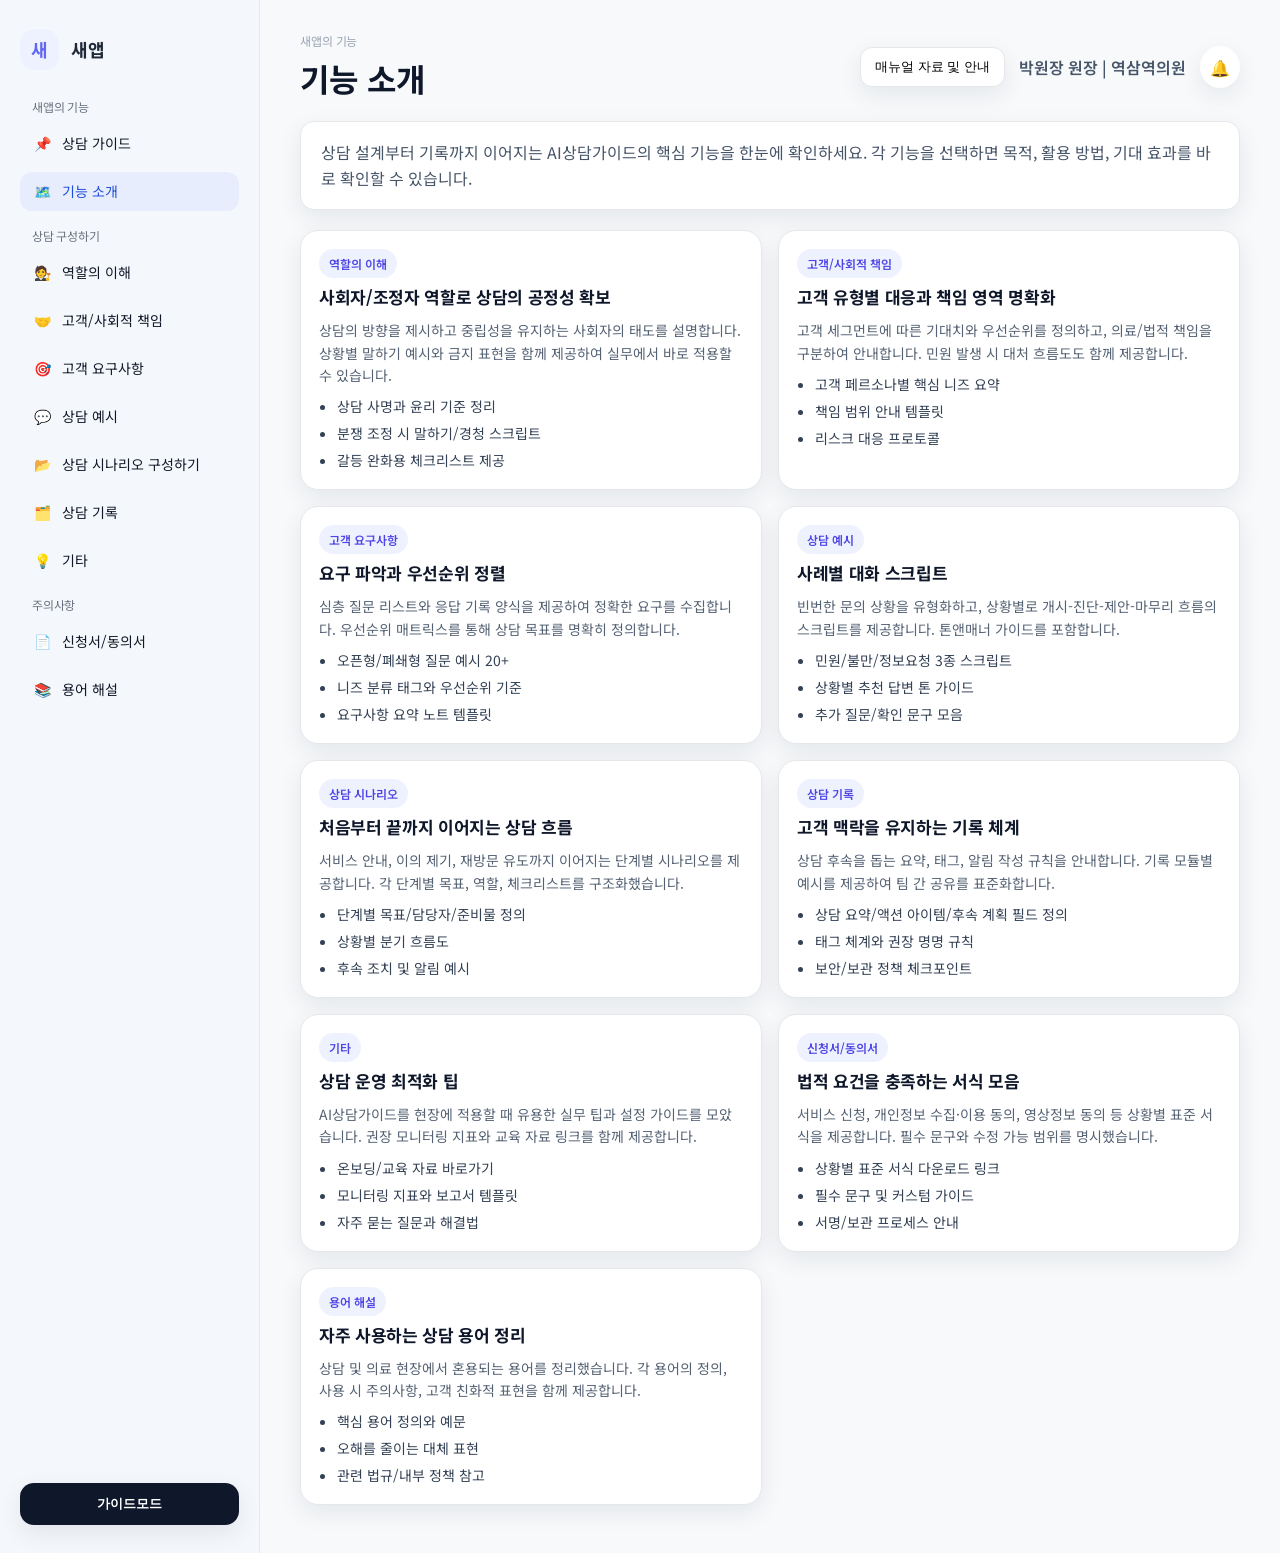
==== feature-intro.html @ 421ae9a2 "Add feature introduction subpage and navigation" ====
<!DOCTYPE html>
<html lang="ko">
<head>
  <meta charset="UTF-8">
  <meta name="viewport" content="width=device-width, initial-scale=1.0">
  <title>AI상담가이드 기능 소개</title>
  <link rel="stylesheet" href="style.css">
  <link rel="preconnect" href="https://fonts.googleapis.com">
  <link rel="preconnect" href="https://fonts.gstatic.com" crossorigin>
  <link href="https://fonts.googleapis.com/css2?family=Noto+Sans+KR:wght@400;500;600;700&display=swap" rel="stylesheet">
</head>
<body data-page="features">
  <div class="app">
    <aside class="sidebar">
      <div class="logo">
        <span class="logo-mark">새</span>
        <span class="logo-text">새앱</span>
      </div>
      <nav class="nav">
        <div class="nav-section">
          <div class="nav-label">새앱의 기능</div>
          <a class="nav-item" data-section="home" data-page="home" href="index.html">
            <span class="icon">📌</span>
            <span class="text">상담 가이드</span>
          </a>
          <a class="nav-item" data-section="overview" data-page="features" href="feature-intro.html">
            <span class="icon">🗺️</span>
            <span class="text">기능 소개</span>
          </a>
        </div>
        <div class="nav-section">
          <div class="nav-label">상담 구성하기</div>
          <a class="nav-item" data-section="roles" data-page="features" href="#roles">
            <span class="icon">🧑‍⚖️</span>
            <span class="text">역할의 이해</span>
          </a>
          <a class="nav-item" data-section="customers" data-page="features" href="#customers">
            <span class="icon">🤝</span>
            <span class="text">고객/사회적 책임</span>
          </a>
          <a class="nav-item" data-section="needs" data-page="features" href="#needs">
            <span class="icon">🎯</span>
            <span class="text">고객 요구사항</span>
          </a>
          <a class="nav-item" data-section="dialogue" data-page="features" href="#dialogue">
            <span class="icon">💬</span>
            <span class="text">상담 예시</span>
          </a>
          <a class="nav-item" data-section="flow" data-page="features" href="#flow">
            <span class="icon">📂</span>
            <span class="text">상담 시나리오 구성하기</span>
          </a>
          <a class="nav-item" data-section="record" data-page="features" href="#record">
            <span class="icon">🗂️</span>
            <span class="text">상담 기록</span>
          </a>
          <a class="nav-item" data-section="tips" data-page="features" href="#tips">
            <span class="icon">💡</span>
            <span class="text">기타</span>
          </a>
        </div>
        <div class="nav-section">
          <div class="nav-label">주의사항</div>
          <a class="nav-item" data-section="forms" data-page="features" href="#forms">
            <span class="icon">📄</span>
            <span class="text">신청서/동의서</span>
          </a>
          <a class="nav-item" data-section="terms" data-page="features" href="#terms">
            <span class="icon">📚</span>
            <span class="text">용어 해설</span>
          </a>
        </div>
      </nav>
      <button class="guide-button">가이드모드</button>
    </aside>

    <main class="content content--detail" id="overview">
      <header class="top-bar">
        <div>
          <p class="breadcrumb">새앱의 기능</p>
          <h1>기능 소개</h1>
        </div>
        <div class="user-area">
          <button class="btn-outline">매뉴얼 자료 및 안내</button>
          <span class="user">박원장 원장 | 역삼역의원</span>
          <span class="bell" aria-hidden="true">🔔</span>
        </div>
      </header>

      <section class="intro"> 
        <p>상담 설계부터 기록까지 이어지는 AI상담가이드의 핵심 기능을 한눈에 확인하세요. 각 기능을 선택하면 목적, 활용 방법, 기대 효과를 바로 확인할 수 있습니다.</p>
      </section>

      <section class="detail-grid">
        <article id="roles" class="detail-card">
          <div class="detail-card__header">
            <div class="pill">역할의 이해</div>
            <h2>사회자/조정자 역할로 상담의 공정성 확보</h2>
          </div>
          <p class="detail-card__desc">상담의 방향을 제시하고 중립성을 유지하는 사회자의 태도를 설명합니다. 상황별 말하기 예시와 금지 표현을 함께 제공하여 실무에서 바로 적용할 수 있습니다.</p>
          <ul class="detail-list">
            <li>상담 사명과 윤리 기준 정리</li>
            <li>분쟁 조정 시 말하기/경청 스크립트</li>
            <li>갈등 완화용 체크리스트 제공</li>
          </ul>
        </article>

        <article id="customers" class="detail-card">
          <div class="detail-card__header">
            <div class="pill">고객/사회적 책임</div>
            <h2>고객 유형별 대응과 책임 영역 명확화</h2>
          </div>
          <p class="detail-card__desc">고객 세그먼트에 따른 기대치와 우선순위를 정의하고, 의료/법적 책임을 구분하여 안내합니다. 민원 발생 시 대처 흐름도도 함께 제공합니다.</p>
          <ul class="detail-list">
            <li>고객 페르소나별 핵심 니즈 요약</li>
            <li>책임 범위 안내 템플릿</li>
            <li>리스크 대응 프로토콜</li>
          </ul>
        </article>

        <article id="needs" class="detail-card">
          <div class="detail-card__header">
            <div class="pill">고객 요구사항</div>
            <h2>요구 파악과 우선순위 정렬</h2>
          </div>
          <p class="detail-card__desc">심층 질문 리스트와 응답 기록 양식을 제공하여 정확한 요구를 수집합니다. 우선순위 매트릭스를 통해 상담 목표를 명확히 정의합니다.</p>
          <ul class="detail-list">
            <li>오픈형/폐쇄형 질문 예시 20+</li>
            <li>니즈 분류 태그와 우선순위 기준</li>
            <li>요구사항 요약 노트 템플릿</li>
          </ul>
        </article>

        <article id="dialogue" class="detail-card">
          <div class="detail-card__header">
            <div class="pill">상담 예시</div>
            <h2>사례별 대화 스크립트</h2>
          </div>
          <p class="detail-card__desc">빈번한 문의 상황을 유형화하고, 상황별로 개시-진단-제안-마무리 흐름의 스크립트를 제공합니다. 톤앤매너 가이드를 포함합니다.</p>
          <ul class="detail-list">
            <li>민원/불만/정보요청 3종 스크립트</li>
            <li>상황별 추천 답변 톤 가이드</li>
            <li>추가 질문/확인 문구 모음</li>
          </ul>
        </article>

        <article id="flow" class="detail-card">
          <div class="detail-card__header">
            <div class="pill">상담 시나리오</div>
            <h2>처음부터 끝까지 이어지는 상담 흐름</h2>
          </div>
          <p class="detail-card__desc">서비스 안내, 이의 제기, 재방문 유도까지 이어지는 단계별 시나리오를 제공합니다. 각 단계별 목표, 역할, 체크리스트를 구조화했습니다.</p>
          <ul class="detail-list">
            <li>단계별 목표/담당자/준비물 정의</li>
            <li>상황별 분기 흐름도</li>
            <li>후속 조치 및 알림 예시</li>
          </ul>
        </article>

        <article id="record" class="detail-card">
          <div class="detail-card__header">
            <div class="pill">상담 기록</div>
            <h2>고객 맥락을 유지하는 기록 체계</h2>
          </div>
          <p class="detail-card__desc">상담 후속을 돕는 요약, 태그, 알림 작성 규칙을 안내합니다. 기록 모듈별 예시를 제공하여 팀 간 공유를 표준화합니다.</p>
          <ul class="detail-list">
            <li>상담 요약/액션 아이템/후속 계획 필드 정의</li>
            <li>태그 체계와 권장 명명 규칙</li>
            <li>보안/보관 정책 체크포인트</li>
          </ul>
        </article>

        <article id="tips" class="detail-card">
          <div class="detail-card__header">
            <div class="pill">기타</div>
            <h2>상담 운영 최적화 팁</h2>
          </div>
          <p class="detail-card__desc">AI상담가이드를 현장에 적용할 때 유용한 실무 팁과 설정 가이드를 모았습니다. 권장 모니터링 지표와 교육 자료 링크를 함께 제공합니다.</p>
          <ul class="detail-list">
            <li>온보딩/교육 자료 바로가기</li>
            <li>모니터링 지표와 보고서 템플릿</li>
            <li>자주 묻는 질문과 해결법</li>
          </ul>
        </article>

        <article id="forms" class="detail-card">
          <div class="detail-card__header">
            <div class="pill">신청서/동의서</div>
            <h2>법적 요건을 충족하는 서식 모음</h2>
          </div>
          <p class="detail-card__desc">서비스 신청, 개인정보 수집·이용 동의, 영상정보 동의 등 상황별 표준 서식을 제공합니다. 필수 문구와 수정 가능 범위를 명시했습니다.</p>
          <ul class="detail-list">
            <li>상황별 표준 서식 다운로드 링크</li>
            <li>필수 문구 및 커스텀 가이드</li>
            <li>서명/보관 프로세스 안내</li>
          </ul>
        </article>

        <article id="terms" class="detail-card">
          <div class="detail-card__header">
            <div class="pill">용어 해설</div>
            <h2>자주 사용하는 상담 용어 정리</h2>
          </div>
          <p class="detail-card__desc">상담 및 의료 현장에서 혼용되는 용어를 정리했습니다. 각 용어의 정의, 사용 시 주의사항, 고객 친화적 표현을 함께 제공합니다.</p>
          <ul class="detail-list">
            <li>핵심 용어 정의와 예문</li>
            <li>오해를 줄이는 대체 표현</li>
            <li>관련 법규/내부 정책 참고</li>
          </ul>
        </article>
      </section>
    </main>
  </div>

  <script src="script.js"></script>
</body>
</html>
---- style.css ----
:root {
  --bg: #f7f9fb;
  --panel: #ffffff;
  --muted: #9aa4b5;
  --primary: #0f172a;
  --accent: #3b82f6;
  --border: #e5e7eb;
  --shadow: 0 8px 24px rgba(15, 23, 42, 0.08);
}

* {
  box-sizing: border-box;
  margin: 0;
  padding: 0;
}

body {
  font-family: 'Noto Sans KR', system-ui, -apple-system, BlinkMacSystemFont, 'Segoe UI', sans-serif;
  background: var(--bg);
  color: var(--primary);
}

a {
  color: inherit;
}

.app {
  min-height: 100vh;
  display: grid;
  grid-template-columns: 260px 1fr;
}

.sidebar {
  background: #f4f7fb;
  border-right: 1px solid var(--border);
  padding: 28px 20px;
  display: flex;
  flex-direction: column;
  gap: 28px;
}

.logo {
  display: flex;
  align-items: center;
  gap: 12px;
  font-weight: 700;
  font-size: 18px;
}

.logo-mark {
  background: #eef2ff;
  color: #6366f1;
  padding: 8px 11px;
  border-radius: 14px;
  box-shadow: inset 0 1px 0 rgba(255, 255, 255, 0.6);
}

.logo-text {
  color: #1f2937;
}

.nav {
  display: flex;
  flex-direction: column;
  gap: 16px;
}

.nav-section {
  display: flex;
  flex-direction: column;
  gap: 8px;
}

.nav-label {
  font-size: 12px;
  letter-spacing: -0.02em;
  color: #6b7280;
  padding: 0 12px;
}

.nav-item {
  display: flex;
  align-items: center;
  gap: 10px;
  padding: 10px 12px;
  border: none;
  background: transparent;
  border-radius: 12px;
  color: #111827;
  cursor: pointer;
  transition: background 0.2s ease, color 0.2s ease;
  text-align: left;
  font-size: 14px;
  text-decoration: none;
}

.nav-item:hover,
.nav-item:focus-visible {
  background: rgba(59, 130, 246, 0.08);
  outline: none;
}

.nav-item.active {
  background: #e8edfd;
  color: #1d4ed8;
  box-shadow: inset 0 1px 0 rgba(255, 255, 255, 0.7);
}

.nav-item .icon {
  width: 20px;
  text-align: center;
}

.guide-button {
  margin-top: auto;
  background: var(--primary);
  color: white;
  border: none;
  padding: 12px 16px;
  border-radius: 14px;
  font-weight: 600;
  cursor: pointer;
  box-shadow: var(--shadow);
  transition: transform 0.2s ease, box-shadow 0.2s ease;
}

.guide-button:hover,
.guide-button:focus-visible {
  transform: translateY(-1px);
  box-shadow: 0 12px 32px rgba(15, 23, 42, 0.14);
  outline: none;
}

.content {
  padding: 32px 40px 48px;
  display: flex;
  flex-direction: column;
  gap: 28px;
}

.top-bar {
  display: flex;
  justify-content: space-between;
  align-items: center;
  gap: 20px;
}

.search {
  position: relative;
  flex: 1;
  max-width: 520px;
}

.search input {
  width: 100%;
  padding: 14px 48px 14px 16px;
  border-radius: 14px;
  border: 1px solid var(--border);
  background: var(--panel);
  font-size: 14px;
  box-shadow: var(--shadow);
}

.search input:focus {
  outline: 2px solid #cbd5ff;
  border-color: #cbd5ff;
}

.search-icon {
  position: absolute;
  right: 16px;
  top: 50%;
  transform: translateY(-50%);
  color: #94a3b8;
}

.user-area {
  display: flex;
  align-items: center;
  gap: 14px;
  color: #475569;
  font-weight: 600;
}

.btn-outline {
  background: white;
  border: 1px solid var(--border);
  padding: 10px 14px;
  border-radius: 12px;
  cursor: pointer;
  box-shadow: var(--shadow);
}

.bell {
  background: white;
  border-radius: 50%;
  padding: 9px 10px;
  box-shadow: var(--shadow);
}

.welcome {
  background: var(--panel);
  border-radius: 18px;
  padding: 24px 24px 20px;
  box-shadow: var(--shadow);
  display: flex;
  justify-content: space-between;
  align-items: center;
  gap: 12px;
}

.welcome h1 {
  font-size: 24px;
  font-weight: 700;
  letter-spacing: -0.02em;
}

.welcome p {
  color: #64748b;
  margin-top: 6px;
}

.subtle {
  color: var(--muted);
  font-size: 14px;
}

.card-grid {
  display: grid;
  grid-template-columns: repeat(auto-fill, minmax(280px, 1fr));
  gap: 16px;
}

.card {
  background: var(--panel);
  border-radius: 18px;
  padding: 20px;
  display: grid;
  grid-template-columns: auto 1fr auto;
  align-items: start;
  gap: 12px;
  border: 1px solid var(--border);
  box-shadow: var(--shadow);
  transition: transform 0.2s ease, box-shadow 0.2s ease;
}

.card:hover,
.card:focus-within {
  transform: translateY(-2px);
  box-shadow: 0 12px 32px rgba(15, 23, 42, 0.12);
}

.card-icon {
  width: 42px;
  height: 42px;
  display: inline-flex;
  align-items: center;
  justify-content: center;
  background: #eef2ff;
  color: #4f46e5;
  border-radius: 14px;
  font-size: 18px;
}

.card h2 {
  font-size: 16px;
  margin-bottom: 6px;
  letter-spacing: -0.02em;
}

.card p {
  color: #64748b;
  line-height: 1.5;
  font-size: 14px;
}

.cta {
  color: #4f46e5;
  font-weight: 700;
  font-size: 13px;
}

.content--detail {
  gap: 20px;
}

.breadcrumb {
  font-size: 12px;
  color: var(--muted);
  letter-spacing: -0.01em;
  margin-bottom: 6px;
}

.intro {
  background: var(--panel);
  border-radius: 14px;
  padding: 18px 20px;
  border: 1px solid var(--border);
  box-shadow: var(--shadow);
  color: #475569;
  line-height: 1.6;
}

.detail-grid {
  display: grid;
  grid-template-columns: repeat(auto-fit, minmax(320px, 1fr));
  gap: 16px;
}

.detail-card {
  background: var(--panel);
  border: 1px solid var(--border);
  border-radius: 18px;
  padding: 18px;
  box-shadow: var(--shadow);
  display: flex;
  flex-direction: column;
  gap: 10px;
}

.detail-card__header h2 {
  font-size: 17px;
  letter-spacing: -0.02em;
  margin-top: 6px;
}

.detail-card__desc {
  color: #556274;
  line-height: 1.6;
  font-size: 14px;
}

.detail-list {
  list-style: disc;
  padding-left: 18px;
  color: #334155;
  line-height: 1.5;
  font-size: 14px;
}

.detail-list li + li {
  margin-top: 6px;
}

.pill {
  display: inline-flex;
  align-items: center;
  gap: 6px;
  padding: 6px 10px;
  border-radius: 999px;
  background: #eef2ff;
  color: #4f46e5;
  font-weight: 600;
  font-size: 12px;
  width: fit-content;
}

@media (max-width: 1024px) {
  .app {
    grid-template-columns: 1fr;
  }

  .sidebar {
    flex-direction: row;
    align-items: center;
    overflow-x: auto;
  }

  .nav {
    flex: 1;
    flex-direction: row;
    flex-wrap: wrap;
  }

  .content {
    padding: 24px;
  }

  .top-bar {
    flex-direction: column;
    align-items: flex-start;
  }

  .user-area {
    width: 100%;
    justify-content: flex-start;
    flex-wrap: wrap;
  }
}
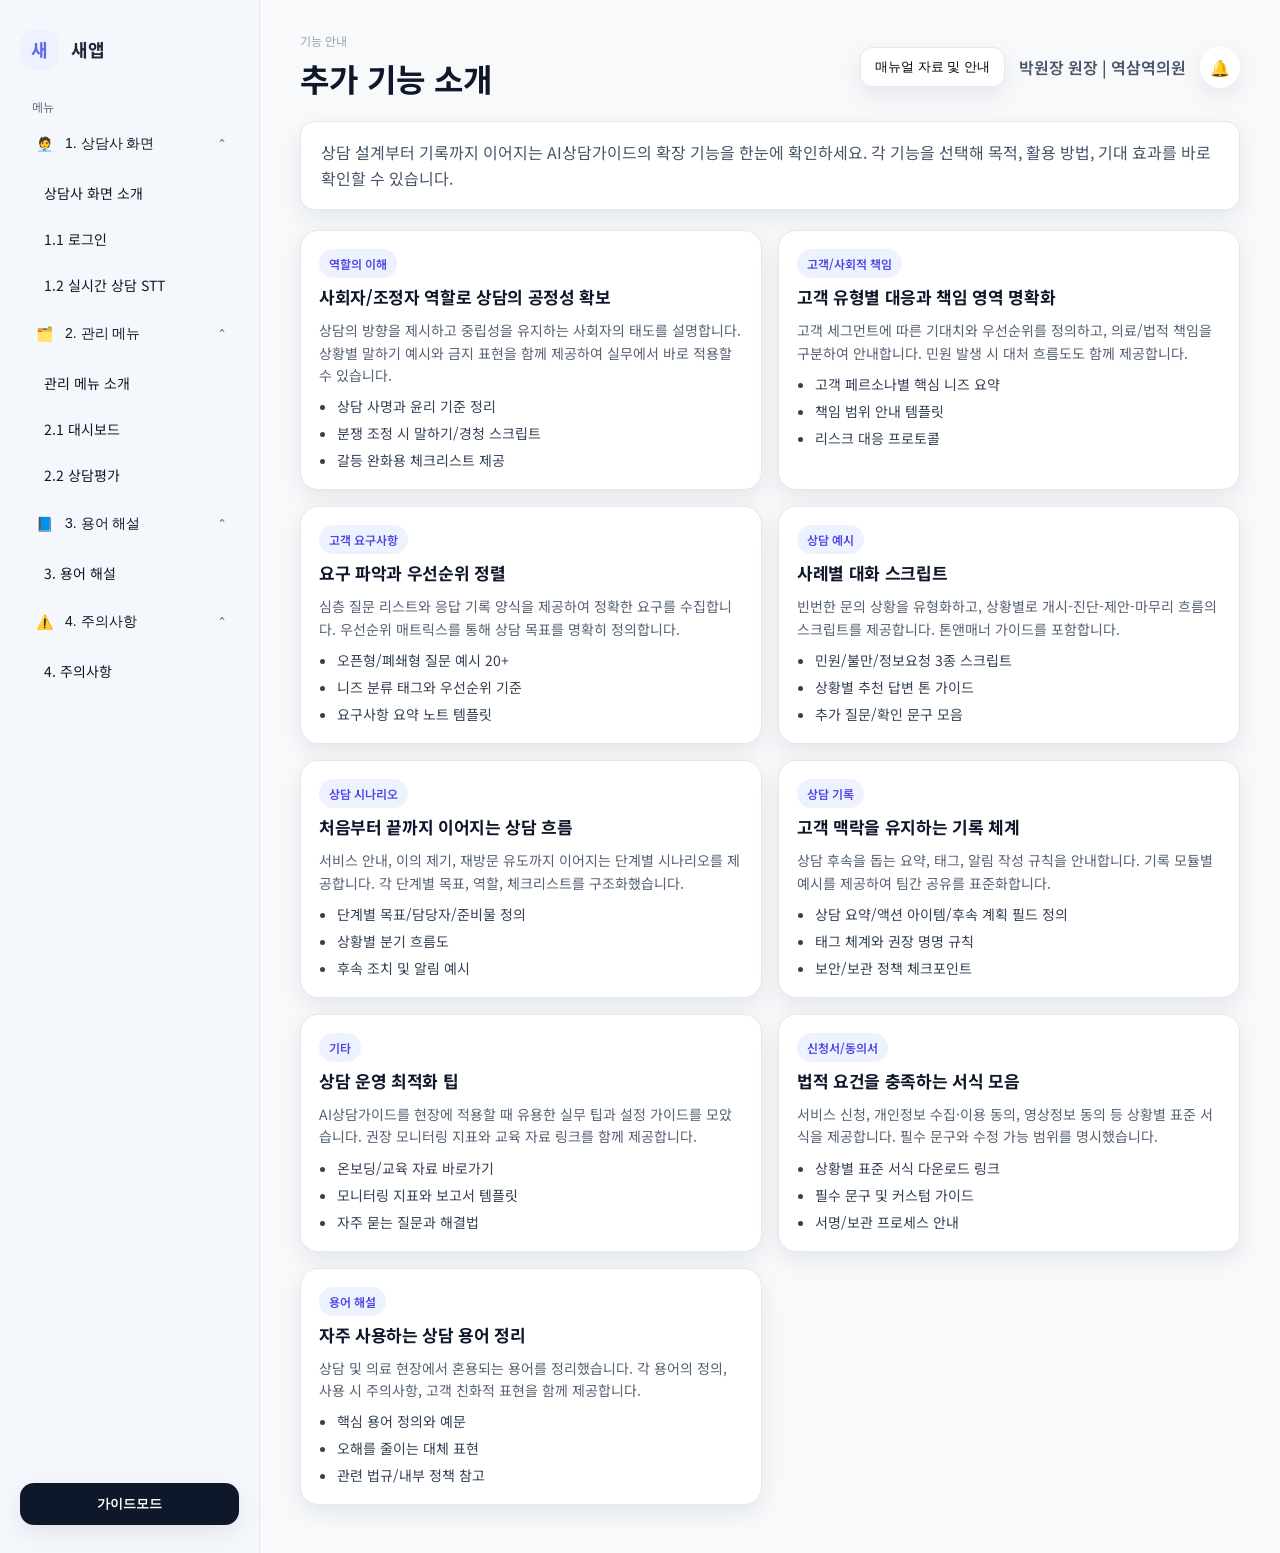
==== commit 8324fe69: "Add accordion menu and example pages" ====
--- a/feature-intro.html
+++ b/feature-intro.html
@@ -16,59 +16,48 @@
         <span class="logo-mark">새</span>
         <span class="logo-text">새앱</span>
       </div>
-      <nav class="nav">
+      <nav class="nav" id="navMenu">
         <div class="nav-section">
-          <div class="nav-label">새앱의 기능</div>
-          <a class="nav-item" data-section="home" data-page="home" href="index.html">
-            <span class="icon">📌</span>
-            <span class="text">상담 가이드</span>
-          </a>
-          <a class="nav-item" data-section="overview" data-page="features" href="feature-intro.html">
-            <span class="icon">🗺️</span>
-            <span class="text">기능 소개</span>
-          </a>
-        </div>
-        <div class="nav-section">
-          <div class="nav-label">상담 구성하기</div>
-          <a class="nav-item" data-section="roles" data-page="features" href="#roles">
-            <span class="icon">🧑‍⚖️</span>
-            <span class="text">역할의 이해</span>
-          </a>
-          <a class="nav-item" data-section="customers" data-page="features" href="#customers">
-            <span class="icon">🤝</span>
-            <span class="text">고객/사회적 책임</span>
-          </a>
-          <a class="nav-item" data-section="needs" data-page="features" href="#needs">
-            <span class="icon">🎯</span>
-            <span class="text">고객 요구사항</span>
-          </a>
-          <a class="nav-item" data-section="dialogue" data-page="features" href="#dialogue">
-            <span class="icon">💬</span>
-            <span class="text">상담 예시</span>
-          </a>
-          <a class="nav-item" data-section="flow" data-page="features" href="#flow">
-            <span class="icon">📂</span>
-            <span class="text">상담 시나리오 구성하기</span>
-          </a>
-          <a class="nav-item" data-section="record" data-page="features" href="#record">
+          <div class="nav-label">메뉴</div>
+          <button class="nav-accordion" data-target="counselor" aria-expanded="true">
+            <span class="icon">🧑‍💼</span>
+            <span class="text">1. 상담사 화면</span>
+            <span class="chevron" aria-hidden="true">⌄</span>
+          </button>
+          <div class="nav-panel open" id="counselor">
+            <a class="nav-item" data-section="counselor" data-page="counselor" href="counselor.html">상담사 화면 소개</a>
+            <a class="nav-item" data-section="login" data-page="counselor" href="counselor.html#login">1.1 로그인</a>
+            <a class="nav-item" data-section="stt" data-page="counselor" href="counselor.html#stt">1.2 실시간 상담 STT</a>
+          </div>
+
+          <button class="nav-accordion" data-target="management" aria-expanded="true">
             <span class="icon">🗂️</span>
-            <span class="text">상담 기록</span>
-          </a>
-          <a class="nav-item" data-section="tips" data-page="features" href="#tips">
-            <span class="icon">💡</span>
-            <span class="text">기타</span>
-          </a>
-        </div>
-        <div class="nav-section">
-          <div class="nav-label">주의사항</div>
-          <a class="nav-item" data-section="forms" data-page="features" href="#forms">
-            <span class="icon">📄</span>
-            <span class="text">신청서/동의서</span>
-          </a>
-          <a class="nav-item" data-section="terms" data-page="features" href="#terms">
-            <span class="icon">📚</span>
-            <span class="text">용어 해설</span>
-          </a>
+            <span class="text">2. 관리 메뉴</span>
+            <span class="chevron" aria-hidden="true">⌄</span>
+          </button>
+          <div class="nav-panel open" id="management">
+            <a class="nav-item" data-section="management" data-page="management" href="management.html">관리 메뉴 소개</a>
+            <a class="nav-item" data-section="dashboard" data-page="management" href="management.html#dashboard">2.1 대시보드</a>
+            <a class="nav-item" data-section="review" data-page="management" href="management.html#review">2.2 상담평가</a>
+          </div>
+
+          <button class="nav-accordion" data-target="glossary" aria-expanded="true">
+            <span class="icon">📘</span>
+            <span class="text">3. 용어 해설</span>
+            <span class="chevron" aria-hidden="true">⌄</span>
+          </button>
+          <div class="nav-panel open" id="glossary">
+            <a class="nav-item" data-section="glossary" data-page="glossary" href="glossary.html">3. 용어 해설</a>
+          </div>
+
+          <button class="nav-accordion" data-target="caution" aria-expanded="true">
+            <span class="icon">⚠️</span>
+            <span class="text">4. 주의사항</span>
+            <span class="chevron" aria-hidden="true">⌄</span>
+          </button>
+          <div class="nav-panel open" id="caution">
+            <a class="nav-item" data-section="caution" data-page="caution" href="caution.html">4. 주의사항</a>
+          </div>
         </div>
       </nav>
       <button class="guide-button">가이드모드</button>
@@ -77,8 +66,8 @@
     <main class="content content--detail" id="overview">
       <header class="top-bar">
         <div>
-          <p class="breadcrumb">새앱의 기능</p>
-          <h1>기능 소개</h1>
+          <p class="breadcrumb">기능 안내</p>
+          <h1>추가 기능 소개</h1>
         </div>
         <div class="user-area">
           <button class="btn-outline">매뉴얼 자료 및 안내</button>
@@ -87,8 +76,8 @@
         </div>
       </header>
 
-      <section class="intro"> 
-        <p>상담 설계부터 기록까지 이어지는 AI상담가이드의 핵심 기능을 한눈에 확인하세요. 각 기능을 선택하면 목적, 활용 방법, 기대 효과를 바로 확인할 수 있습니다.</p>
+      <section class="intro">
+        <p>상담 설계부터 기록까지 이어지는 AI상담가이드의 확장 기능을 한눈에 확인하세요. 각 기능을 선택해 목적, 활용 방법, 기대 효과를 바로 확인할 수 있습니다.</p>
       </section>
 
       <section class="detail-grid">
@@ -162,7 +151,7 @@
             <div class="pill">상담 기록</div>
             <h2>고객 맥락을 유지하는 기록 체계</h2>
           </div>
-          <p class="detail-card__desc">상담 후속을 돕는 요약, 태그, 알림 작성 규칙을 안내합니다. 기록 모듈별 예시를 제공하여 팀 간 공유를 표준화합니다.</p>
+          <p class="detail-card__desc">상담 후속을 돕는 요약, 태그, 알림 작성 규칙을 안내합니다. 기록 모듈별 예시를 제공하여 팀간 공유를 표준화합니다.</p>
           <ul class="detail-list">
             <li>상담 요약/액션 아이템/후속 계획 필드 정의</li>
             <li>태그 체계와 권장 명명 규칙</li>
--- a/style.css
+++ b/style.css
@@ -76,6 +76,53 @@
   letter-spacing: -0.02em;
   color: #6b7280;
   padding: 0 12px;
+}
+
+.nav-accordion {
+  display: flex;
+  align-items: center;
+  justify-content: space-between;
+  gap: 10px;
+  padding: 11px 12px;
+  background: transparent;
+  border: 1px solid transparent;
+  border-radius: 12px;
+  font-size: 14px;
+  color: #111827;
+  cursor: pointer;
+  transition: background 0.2s ease, color 0.2s ease, border 0.2s ease;
+}
+
+.nav-accordion .text {
+  flex: 1;
+  text-align: left;
+}
+
+.nav-accordion .icon {
+  width: 22px;
+  text-align: center;
+}
+
+.nav-accordion:hover,
+.nav-accordion:focus-visible {
+  background: rgba(59, 130, 246, 0.08);
+  border-color: #dbeafe;
+  outline: none;
+}
+
+.nav-accordion[aria-expanded='true'] .chevron {
+  transform: rotate(180deg);
+}
+
+.nav-panel {
+  display: none;
+  flex-direction: column;
+  gap: 6px;
+  padding-left: 12px;
+}
+
+.nav-panel.open {
+  display: flex;
 }
 
 .nav-item {
@@ -274,10 +321,11 @@
   font-size: 14px;
 }
 
-.cta {
+.card .cta {
   color: #4f46e5;
   font-weight: 700;
   font-size: 13px;
+  text-decoration: none;
 }
 
 .content--detail {
@@ -307,6 +355,10 @@
   gap: 16px;
 }
 
+.detail-grid--single {
+  grid-template-columns: repeat(auto-fit, minmax(420px, 1fr));
+}
+
 .detail-card {
   background: var(--panel);
   border: 1px solid var(--border);
@@ -340,6 +392,27 @@
 
 .detail-list li + li {
   margin-top: 6px;
+}
+
+.figure {
+  background: #f9fafb;
+  border: 1px dashed #dbeafe;
+  border-radius: 14px;
+  padding: 12px 14px;
+  display: grid;
+  grid-template-columns: 1fr;
+  gap: 10px;
+}
+
+.figure__screen {
+  height: 160px;
+  border-radius: 12px;
+  background: linear-gradient(135deg, #e0e7ff, #f8fafc);
+  display: grid;
+  place-items: center;
+  color: #4f46e5;
+  font-weight: 700;
+  border: 1px solid #dbeafe;
 }
 
 .pill {
@@ -355,6 +428,46 @@
   width: fit-content;
 }
 
+.term-list {
+  display: grid;
+  grid-template-columns: repeat(auto-fit, minmax(300px, 1fr));
+  gap: 12px;
+}
+
+.term-card {
+  background: var(--panel);
+  border: 1px solid var(--border);
+  border-radius: 14px;
+  padding: 16px;
+  box-shadow: var(--shadow);
+  display: flex;
+  flex-direction: column;
+  gap: 8px;
+}
+
+.term-title {
+  font-weight: 700;
+  letter-spacing: -0.01em;
+}
+
+.term-desc {
+  color: #475569;
+  line-height: 1.6;
+  font-size: 14px;
+}
+
+.term-alt {
+  background: #f1f5f9;
+  border-radius: 10px;
+  padding: 10px 12px;
+  color: #1f2937;
+  font-size: 13px;
+}
+
+.caution-grid .detail-card {
+  min-height: 220px;
+}
+
 @media (max-width: 1024px) {
   .app {
     grid-template-columns: 1fr;
